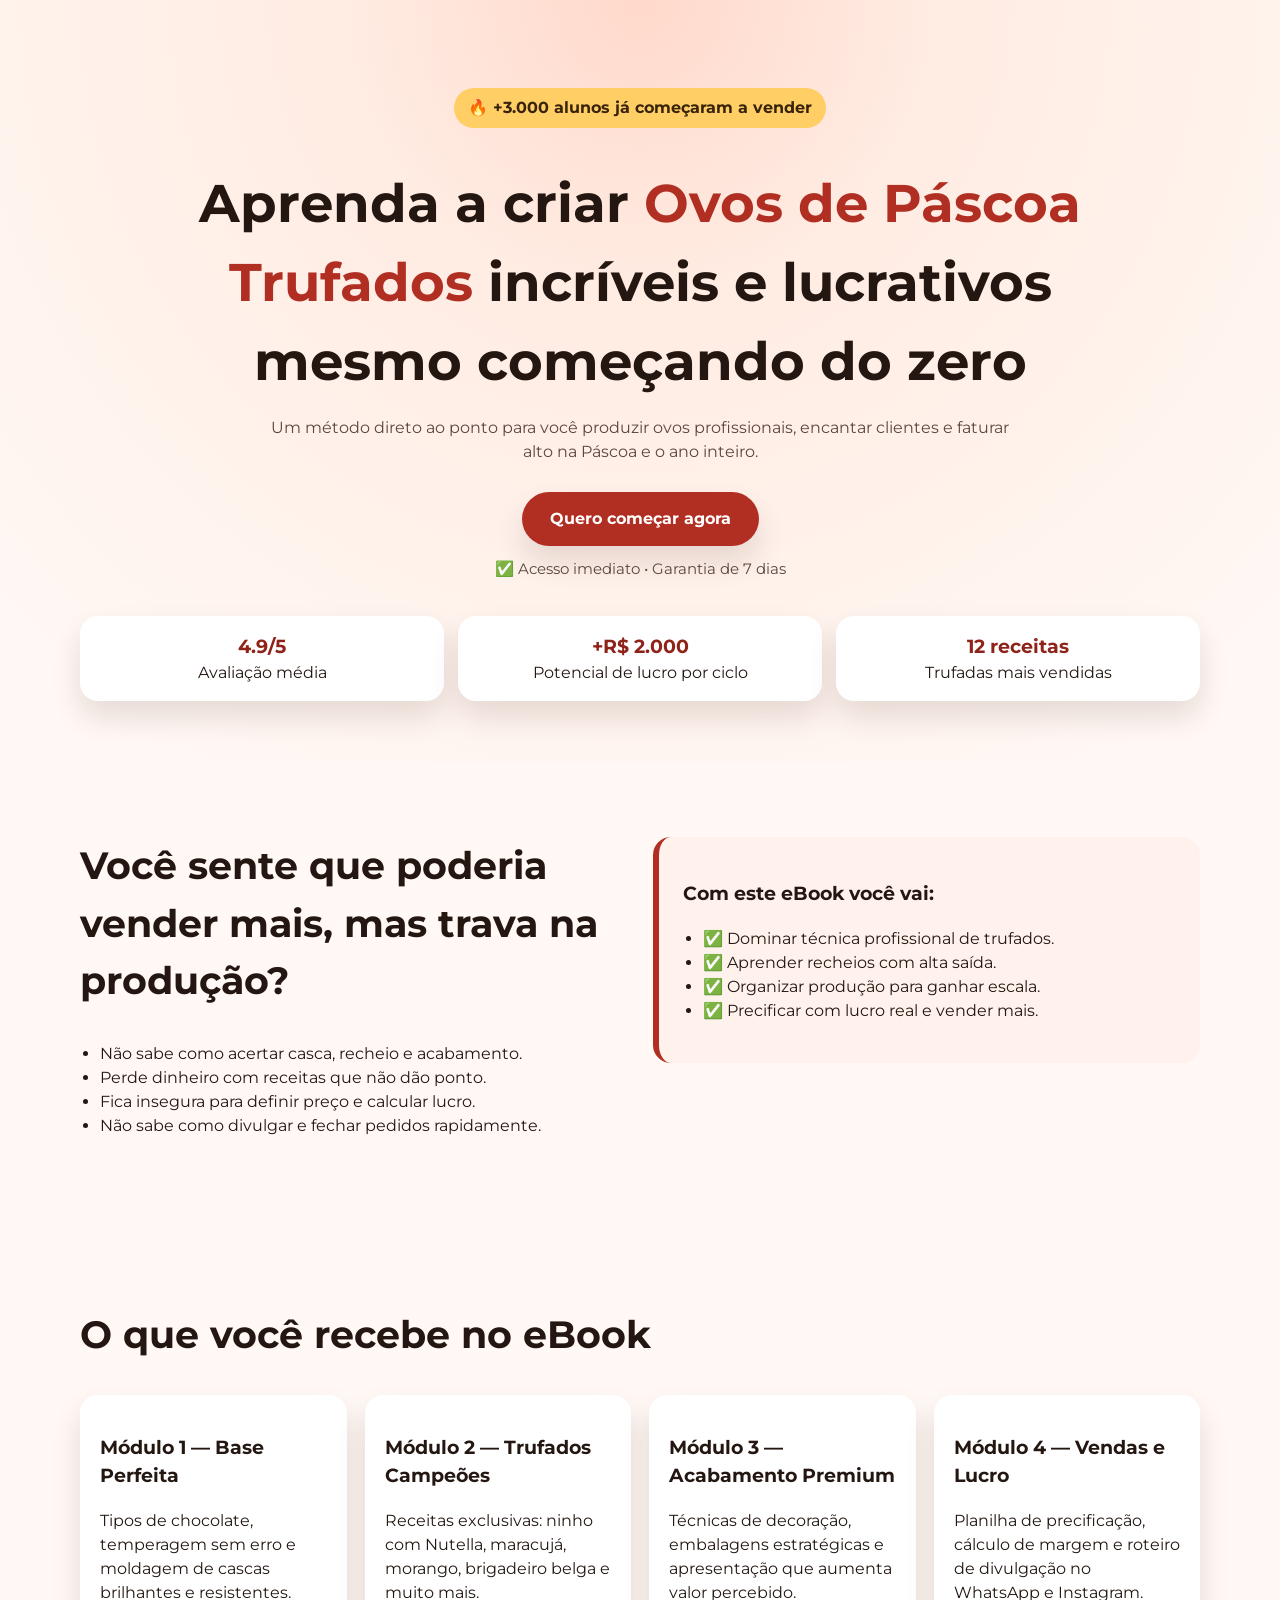
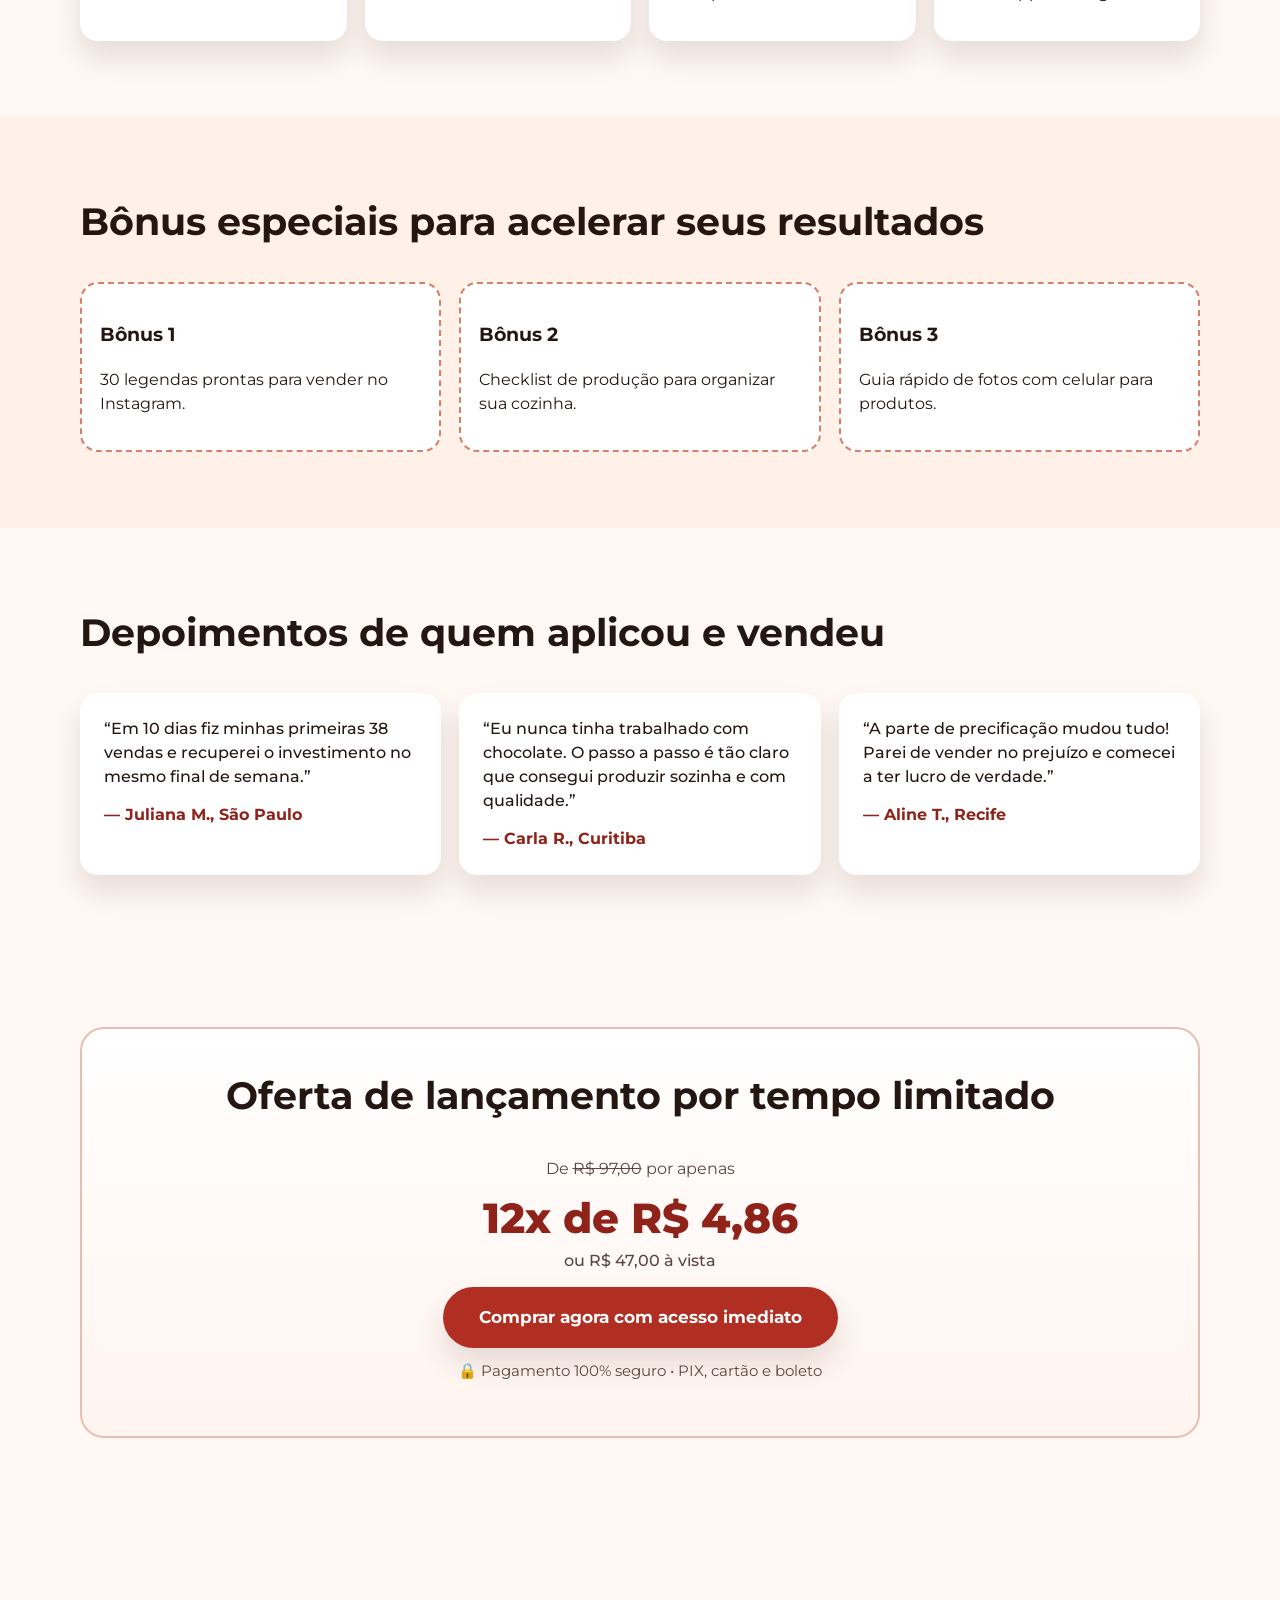
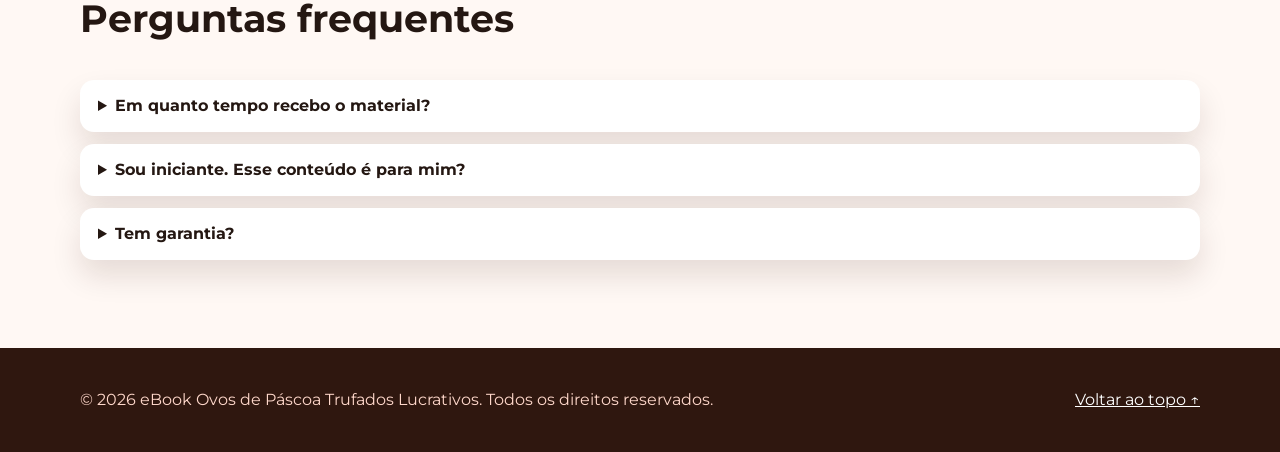
==== index.html @ ea9deb04 "Criar landing page completa para venda do ebook" ====
<!DOCTYPE html>
<html lang="pt-BR">
<head>
  <meta charset="UTF-8" />
  <meta name="viewport" content="width=device-width, initial-scale=1.0" />
  <title>eBook Ovos de Páscoa Trufados Lucrativos</title>
  <meta name="description" content="Aprenda a produzir ovos de Páscoa trufados irresistíveis e transforme chocolate em renda com um passo a passo completo." />
  <link rel="preconnect" href="https://fonts.googleapis.com">
  <link rel="preconnect" href="https://fonts.gstatic.com" crossorigin>
  <link href="https://fonts.googleapis.com/css2?family=Montserrat:wght@400;500;600;700;800&display=swap" rel="stylesheet">
  <link rel="stylesheet" href="styles.css" />
</head>
<body>
  <header class="hero" id="topo">
    <div class="container hero-content">
      <p class="badge">🔥 +3.000 alunos já começaram a vender</p>
      <h1>Aprenda a criar <span>Ovos de Páscoa Trufados</span> incríveis e lucrativos mesmo começando do zero</h1>
      <p class="subtitle">Um método direto ao ponto para você produzir ovos profissionais, encantar clientes e faturar alto na Páscoa e o ano inteiro.</p>
      <div class="hero-cta">
        <a class="btn btn-primary" href="#oferta">Quero começar agora</a>
        <p class="secure">✅ Acesso imediato • Garantia de 7 dias</p>
      </div>
      <div class="hero-metrics">
        <article><strong>4.9/5</strong><span>Avaliação média</span></article>
        <article><strong>+R$ 2.000</strong><span>Potencial de lucro por ciclo</span></article>
        <article><strong>12 receitas</strong><span>Trufadas mais vendidas</span></article>
      </div>
    </div>
  </header>

  <main>
    <section class="problem section">
      <div class="container two-col">
        <div>
          <h2>Você sente que poderia vender mais, mas trava na produção?</h2>
          <ul class="check-list">
            <li>Não sabe como acertar casca, recheio e acabamento.</li>
            <li>Perde dinheiro com receitas que não dão ponto.</li>
            <li>Fica insegura para definir preço e calcular lucro.</li>
            <li>Não sabe como divulgar e fechar pedidos rapidamente.</li>
          </ul>
        </div>
        <div class="card-highlight">
          <h3>Com este eBook você vai:</h3>
          <ul>
            <li>✅ Dominar técnica profissional de trufados.</li>
            <li>✅ Aprender recheios com alta saída.</li>
            <li>✅ Organizar produção para ganhar escala.</li>
            <li>✅ Precificar com lucro real e vender mais.</li>
          </ul>
        </div>
      </div>
    </section>

    <section class="content section" id="conteudo">
      <div class="container">
        <h2>O que você recebe no eBook</h2>
        <div class="grid cards">
          <article class="card">
            <h3>Módulo 1 — Base Perfeita</h3>
            <p>Tipos de chocolate, temperagem sem erro e moldagem de cascas brilhantes e resistentes.</p>
          </article>
          <article class="card">
            <h3>Módulo 2 — Trufados Campeões</h3>
            <p>Receitas exclusivas: ninho com Nutella, maracujá, morango, brigadeiro belga e muito mais.</p>
          </article>
          <article class="card">
            <h3>Módulo 3 — Acabamento Premium</h3>
            <p>Técnicas de decoração, embalagens estratégicas e apresentação que aumenta valor percebido.</p>
          </article>
          <article class="card">
            <h3>Módulo 4 — Vendas e Lucro</h3>
            <p>Planilha de precificação, cálculo de margem e roteiro de divulgação no WhatsApp e Instagram.</p>
          </article>
        </div>
      </div>
    </section>

    <section class="bonus section">
      <div class="container">
        <h2>Bônus especiais para acelerar seus resultados</h2>
        <div class="grid bonus-grid">
          <article><h3>Bônus 1</h3><p>30 legendas prontas para vender no Instagram.</p></article>
          <article><h3>Bônus 2</h3><p>Checklist de produção para organizar sua cozinha.</p></article>
          <article><h3>Bônus 3</h3><p>Guia rápido de fotos com celular para produtos.</p></article>
        </div>
      </div>
    </section>

    <section class="testimonials section" id="depoimentos">
      <div class="container">
        <h2>Depoimentos de quem aplicou e vendeu</h2>
        <div class="grid testimonial-grid">
          <blockquote>
            “Em 10 dias fiz minhas primeiras 38 vendas e recuperei o investimento no mesmo final de semana.”
            <cite>— Juliana M., São Paulo</cite>
          </blockquote>
          <blockquote>
            “Eu nunca tinha trabalhado com chocolate. O passo a passo é tão claro que consegui produzir sozinha e com qualidade.”
            <cite>— Carla R., Curitiba</cite>
          </blockquote>
          <blockquote>
            “A parte de precificação mudou tudo! Parei de vender no prejuízo e comecei a ter lucro de verdade.”
            <cite>— Aline T., Recife</cite>
          </blockquote>
        </div>
      </div>
    </section>

    <section class="offer section" id="oferta">
      <div class="container offer-box">
        <h2>Oferta de lançamento por tempo limitado</h2>
        <p class="old-price">De <s>R$ 97,00</s> por apenas</p>
        <p class="price">12x de R$ 4,86 <span>ou R$ 47,00 à vista</span></p>
        <a class="btn btn-primary btn-lg" href="#" aria-label="Comprar ebook agora">Comprar agora com acesso imediato</a>
        <p class="secure">🔒 Pagamento 100% seguro • PIX, cartão e boleto</p>
      </div>
    </section>

    <section class="faq section" id="faq">
      <div class="container">
        <h2>Perguntas frequentes</h2>
        <details>
          <summary>Em quanto tempo recebo o material?</summary>
          <p>O acesso é liberado imediatamente após a confirmação do pagamento no seu e-mail.</p>
        </details>
        <details>
          <summary>Sou iniciante. Esse conteúdo é para mim?</summary>
          <p>Sim. O método foi criado para iniciantes e também ajuda quem já vende a profissionalizar a produção.</p>
        </details>
        <details>
          <summary>Tem garantia?</summary>
          <p>Sim. Você tem 7 dias de garantia incondicional para testar o conteúdo com tranquilidade.</p>
        </details>
      </div>
    </section>
  </main>

  <footer class="footer">
    <div class="container">
      <p>© 2026 eBook Ovos de Páscoa Trufados Lucrativos. Todos os direitos reservados.</p>
      <a href="#topo">Voltar ao topo ↑</a>
    </div>
  </footer>
</body>
</html>
---- styles.css ----
:root {
  --bg: #fff8f4;
  --surface: #ffffff;
  --text: #241712;
  --muted: #5c463d;
  --primary: #b12e22;
  --primary-dark: #8f2319;
  --accent: #ffcf66;
  --radius: 18px;
  --shadow: 0 16px 30px rgba(52, 19, 11, 0.12);
}

* { box-sizing: border-box; }
body {
  margin: 0;
  font-family: "Montserrat", sans-serif;
  color: var(--text);
  background: var(--bg);
  line-height: 1.5;
}

.container {
  width: min(1120px, 92vw);
  margin: 0 auto;
}

.section { padding: 76px 0; }

.hero {
  background: radial-gradient(circle at top, #ffd9cb 0%, #ffece3 30%, #fff8f4 90%);
  padding: 72px 0 60px;
}

.hero-content { text-align: center; }
.badge {
  display: inline-block;
  background: var(--accent);
  color: #39230b;
  font-weight: 700;
  padding: 8px 14px;
  border-radius: 999px;
}
h1 {
  font-size: clamp(2rem, 4.5vw, 3.3rem);
  margin: 20px auto 14px;
  max-width: 920px;
}
h1 span { color: var(--primary); }
.subtitle {
  max-width: 760px;
  margin: 0 auto;
  color: var(--muted);
}

.hero-cta { margin-top: 28px; }
.btn {
  display: inline-block;
  text-decoration: none;
  font-weight: 700;
  border-radius: 999px;
}
.btn-primary {
  background: var(--primary);
  color: #fff;
  padding: 15px 28px;
  box-shadow: var(--shadow);
  transition: transform .2s ease, background .2s ease;
}
.btn-primary:hover {
  transform: translateY(-2px);
  background: var(--primary-dark);
}
.btn-lg { padding: 18px 36px; font-size: 1.05rem; }

.secure { margin-top: 12px; color: var(--muted); font-size: .95rem; }

.hero-metrics {
  margin-top: 36px;
  display: grid;
  gap: 14px;
  grid-template-columns: repeat(auto-fit, minmax(150px, 1fr));
}
.hero-metrics article {
  background: var(--surface);
  border-radius: var(--radius);
  padding: 16px;
  box-shadow: var(--shadow);
}
.hero-metrics strong {
  display: block;
  font-size: 1.2rem;
  color: var(--primary-dark);
}

.two-col {
  display: grid;
  grid-template-columns: repeat(auto-fit, minmax(300px, 1fr));
  gap: 26px;
  align-items: start;
}
.check-list,
.card-highlight ul { padding-left: 20px; }
.card-highlight {
  background: #fff1eb;
  border-left: 6px solid var(--primary);
  border-radius: var(--radius);
  padding: 24px;
}

h2 {
  margin-top: 0;
  font-size: clamp(1.6rem, 3.5vw, 2.4rem);
}

.grid {
  display: grid;
  gap: 18px;
}
.cards {
  grid-template-columns: repeat(auto-fit, minmax(220px, 1fr));
  margin-top: 24px;
}
.card {
  background: var(--surface);
  border-radius: var(--radius);
  padding: 20px;
  box-shadow: var(--shadow);
}

.bonus { background: #fff0e8; }
.bonus-grid { grid-template-columns: repeat(auto-fit, minmax(220px, 1fr)); }
.bonus article {
  background: #fff;
  border: 2px dashed #d87f68;
  border-radius: var(--radius);
  padding: 18px;
}

.testimonial-grid { grid-template-columns: repeat(auto-fit, minmax(250px, 1fr)); }
blockquote {
  margin: 0;
  background: var(--surface);
  border-radius: var(--radius);
  box-shadow: var(--shadow);
  padding: 24px;
  font-weight: 500;
}
cite {
  display: block;
  margin-top: 14px;
  color: var(--primary-dark);
  font-style: normal;
  font-weight: 700;
}

.offer-box {
  text-align: center;
  background: linear-gradient(180deg, #fff 0%, #fff4ef 100%);
  border: 2px solid #e8beb0;
  border-radius: 24px;
  padding: 38px 18px;
}
.old-price { color: var(--muted); margin-bottom: 6px; }
.price {
  font-size: clamp(1.7rem, 4vw, 2.6rem);
  font-weight: 800;
  color: var(--primary-dark);
  margin: 0 0 14px;
}
.price span {
  display: block;
  font-size: 1rem;
  color: var(--muted);
  font-weight: 500;
}

.faq details {
  background: #fff;
  border-radius: 14px;
  box-shadow: var(--shadow);
  padding: 14px 18px;
  margin-bottom: 12px;
}
summary {
  cursor: pointer;
  font-weight: 700;
}

.footer {
  background: #2f170f;
  color: #ffd8cb;
  padding: 24px 0;
}
.footer .container {
  display: flex;
  gap: 14px;
  justify-content: space-between;
  flex-wrap: wrap;
  align-items: center;
}
.footer a { color: #fff; }

@media (max-width: 700px) {
  .section { padding: 58px 0; }
}
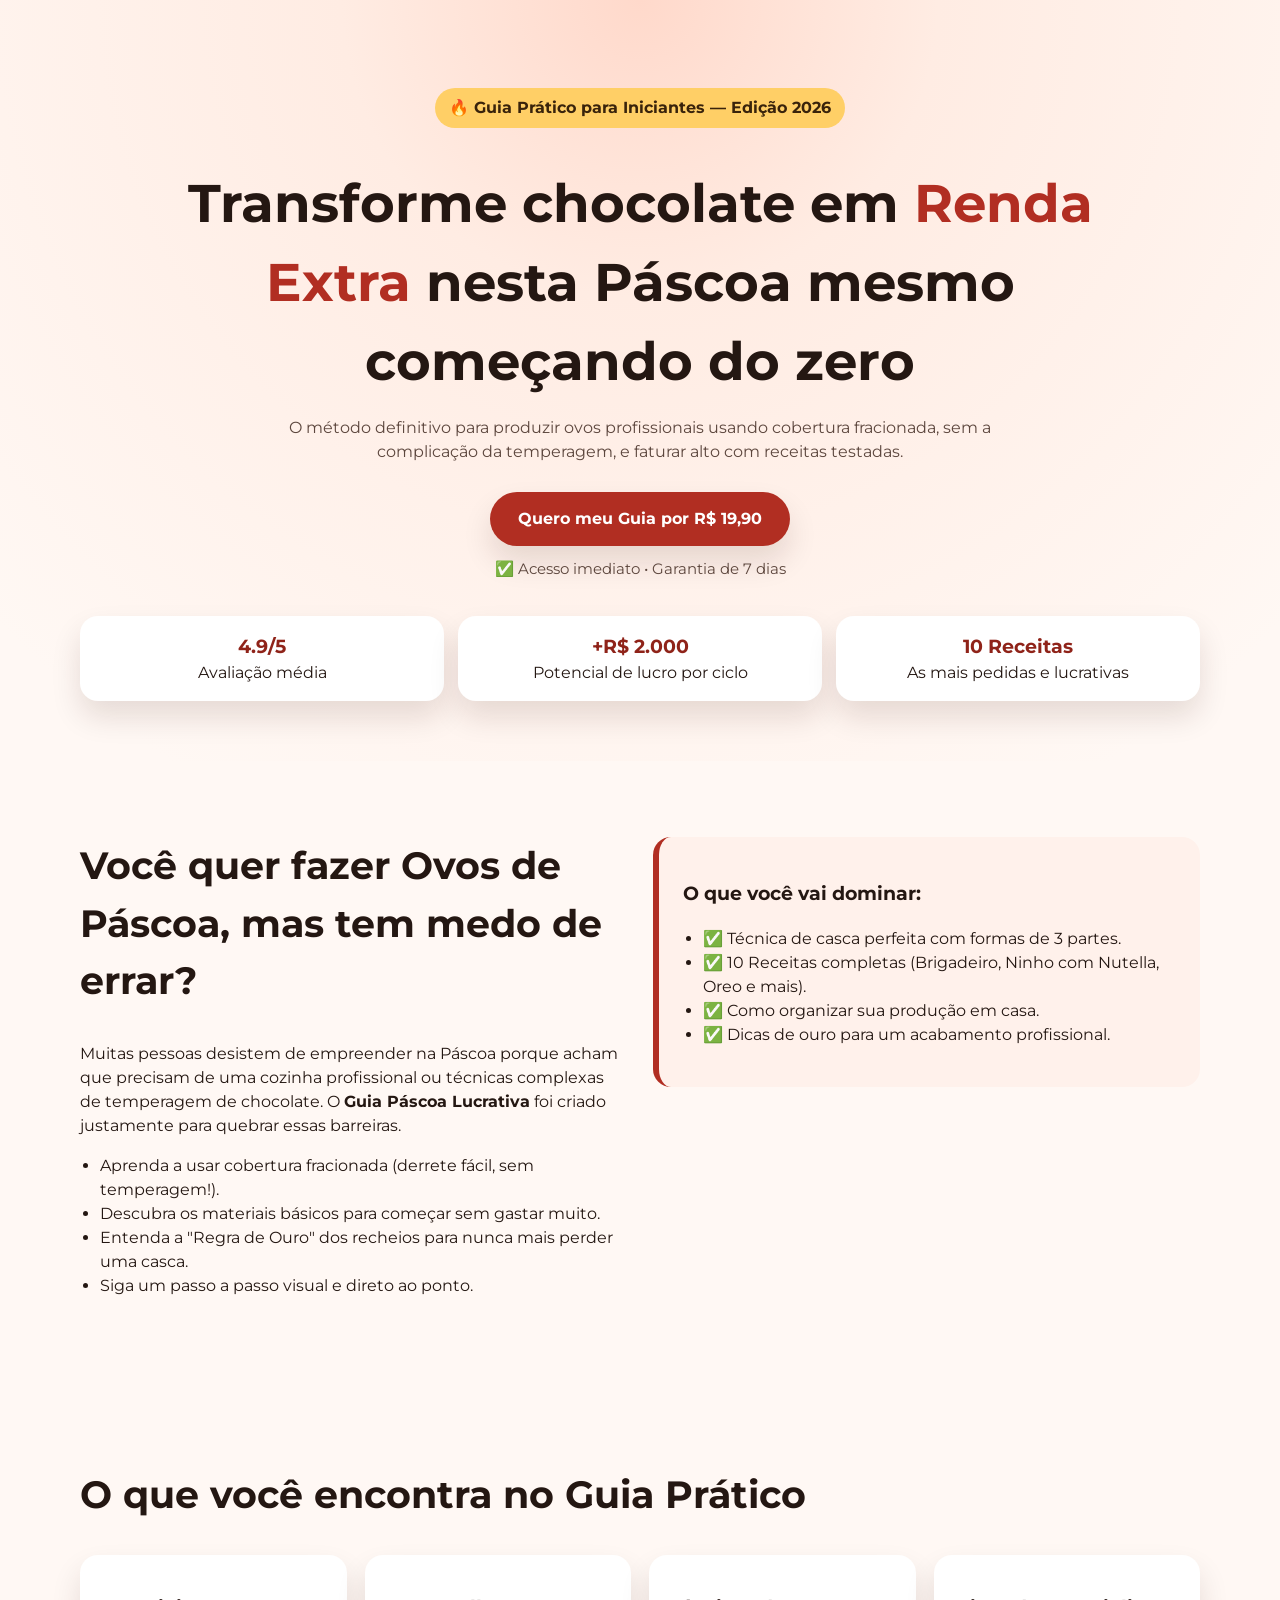
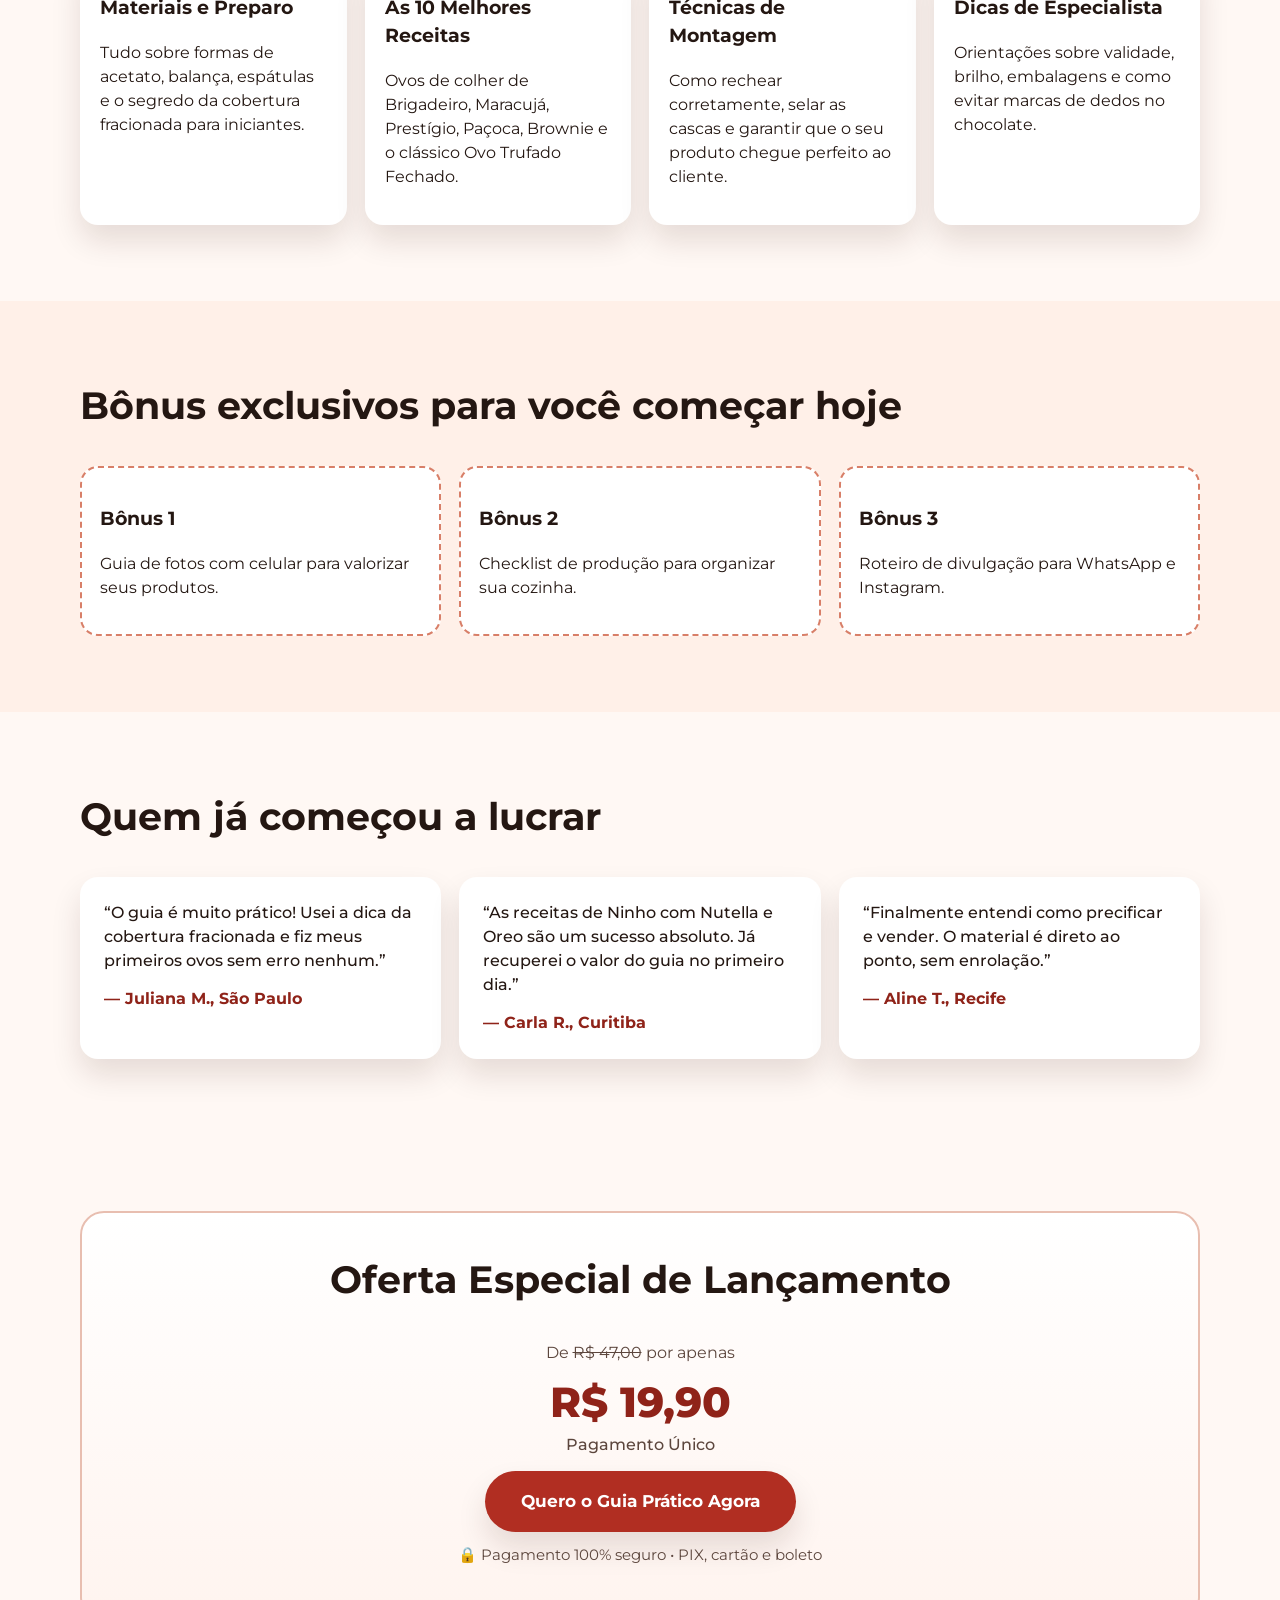
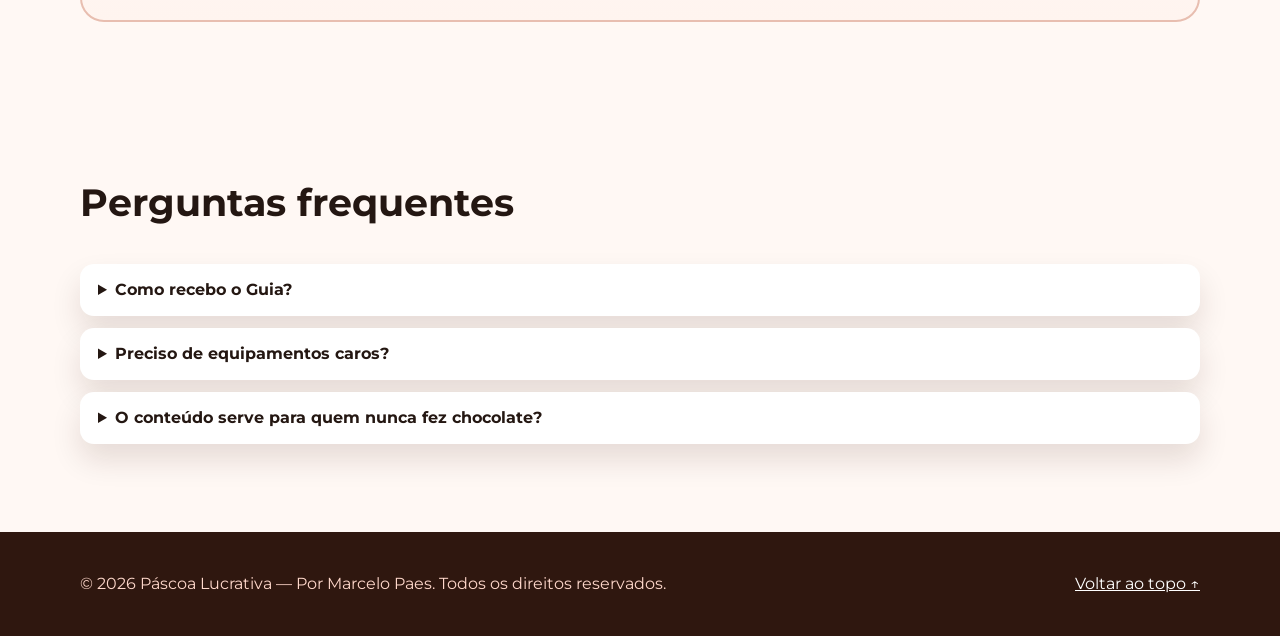
==== commit e2a3d61b: "Atualizando landing page: Alinhamento com eBook v3 e novo preço R$ 19,90" ====
--- a/index.html
+++ b/index.html
@@ -3,8 +3,8 @@
 <head>
   <meta charset="UTF-8" />
   <meta name="viewport" content="width=device-width, initial-scale=1.0" />
-  <title>eBook Ovos de Páscoa Trufados Lucrativos</title>
-  <meta name="description" content="Aprenda a produzir ovos de Páscoa trufados irresistíveis e transforme chocolate em renda com um passo a passo completo." />
+  <title>Páscoa Lucrativa — O Guia Prático de Ovos de Páscoa para Iniciantes</title>
+  <meta name="description" content="Aprenda a produzir ovos de Páscoa profissionais de forma simples e transforme chocolate em renda extra com um passo a passo completo para iniciantes." />
   <link rel="preconnect" href="https://fonts.googleapis.com">
   <link rel="preconnect" href="https://fonts.gstatic.com" crossorigin>
   <link href="https://fonts.googleapis.com/css2?family=Montserrat:wght@400;500;600;700;800&display=swap" rel="stylesheet">
@@ -13,17 +13,17 @@
 <body>
   <header class="hero" id="topo">
     <div class="container hero-content">
-      <p class="badge">🔥 +3.000 alunos já começaram a vender</p>
-      <h1>Aprenda a criar <span>Ovos de Páscoa Trufados</span> incríveis e lucrativos mesmo começando do zero</h1>
-      <p class="subtitle">Um método direto ao ponto para você produzir ovos profissionais, encantar clientes e faturar alto na Páscoa e o ano inteiro.</p>
+      <p class="badge">🔥 Guia Prático para Iniciantes — Edição 2026</p>
+      <h1>Transforme chocolate em <span>Renda Extra</span> nesta Páscoa mesmo começando do zero</h1>
+      <p class="subtitle">O método definitivo para produzir ovos profissionais usando cobertura fracionada, sem a complicação da temperagem, e faturar alto com receitas testadas.</p>
       <div class="hero-cta">
-        <a class="btn btn-primary" href="#oferta">Quero começar agora</a>
+        <a class="btn btn-primary" href="#oferta">Quero meu Guia por R$ 19,90</a>
         <p class="secure">✅ Acesso imediato • Garantia de 7 dias</p>
       </div>
       <div class="hero-metrics">
         <article><strong>4.9/5</strong><span>Avaliação média</span></article>
         <article><strong>+R$ 2.000</strong><span>Potencial de lucro por ciclo</span></article>
-        <article><strong>12 receitas</strong><span>Trufadas mais vendidas</span></article>
+        <article><strong>10 Receitas</strong><span>As mais pedidas e lucrativas</span></article>
       </div>
     </div>
   </header>
@@ -32,21 +32,22 @@
     <section class="problem section">
       <div class="container two-col">
         <div>
-          <h2>Você sente que poderia vender mais, mas trava na produção?</h2>
+          <h2>Você quer fazer Ovos de Páscoa, mas tem medo de errar?</h2>
+          <p>Muitas pessoas desistem de empreender na Páscoa porque acham que precisam de uma cozinha profissional ou técnicas complexas de temperagem de chocolate. O <strong>Guia Páscoa Lucrativa</strong> foi criado justamente para quebrar essas barreiras.</p>
           <ul class="check-list">
-            <li>Não sabe como acertar casca, recheio e acabamento.</li>
-            <li>Perde dinheiro com receitas que não dão ponto.</li>
-            <li>Fica insegura para definir preço e calcular lucro.</li>
-            <li>Não sabe como divulgar e fechar pedidos rapidamente.</li>
+            <li>Aprenda a usar cobertura fracionada (derrete fácil, sem temperagem!).</li>
+            <li>Descubra os materiais básicos para começar sem gastar muito.</li>
+            <li>Entenda a "Regra de Ouro" dos recheios para nunca mais perder uma casca.</li>
+            <li>Siga um passo a passo visual e direto ao ponto.</li>
           </ul>
         </div>
         <div class="card-highlight">
-          <h3>Com este eBook você vai:</h3>
+          <h3>O que você vai dominar:</h3>
           <ul>
-            <li>✅ Dominar técnica profissional de trufados.</li>
-            <li>✅ Aprender recheios com alta saída.</li>
-            <li>✅ Organizar produção para ganhar escala.</li>
-            <li>✅ Precificar com lucro real e vender mais.</li>
+            <li>✅ Técnica de casca perfeita com formas de 3 partes.</li>
+            <li>✅ 10 Receitas completas (Brigadeiro, Ninho com Nutella, Oreo e mais).</li>
+            <li>✅ Como organizar sua produção em casa.</li>
+            <li>✅ Dicas de ouro para um acabamento profissional.</li>
           </ul>
         </div>
       </div>
@@ -54,23 +55,23 @@
 
     <section class="content section" id="conteudo">
       <div class="container">
-        <h2>O que você recebe no eBook</h2>
+        <h2>O que você encontra no Guia Prático</h2>
         <div class="grid cards">
           <article class="card">
-            <h3>Módulo 1 — Base Perfeita</h3>
-            <p>Tipos de chocolate, temperagem sem erro e moldagem de cascas brilhantes e resistentes.</p>
+            <h3>Materiais e Preparo</h3>
+            <p>Tudo sobre formas de acetato, balança, espátulas e o segredo da cobertura fracionada para iniciantes.</p>
           </article>
           <article class="card">
-            <h3>Módulo 2 — Trufados Campeões</h3>
-            <p>Receitas exclusivas: ninho com Nutella, maracujá, morango, brigadeiro belga e muito mais.</p>
+            <h3>As 10 Melhores Receitas</h3>
+            <p>Ovos de colher de Brigadeiro, Maracujá, Prestígio, Paçoca, Brownie e o clássico Ovo Trufado Fechado.</p>
           </article>
           <article class="card">
-            <h3>Módulo 3 — Acabamento Premium</h3>
-            <p>Técnicas de decoração, embalagens estratégicas e apresentação que aumenta valor percebido.</p>
+            <h3>Técnicas de Montagem</h3>
+            <p>Como rechear corretamente, selar as cascas e garantir que o seu produto chegue perfeito ao cliente.</p>
           </article>
           <article class="card">
-            <h3>Módulo 4 — Vendas e Lucro</h3>
-            <p>Planilha de precificação, cálculo de margem e roteiro de divulgação no WhatsApp e Instagram.</p>
+            <h3>Dicas de Especialista</h3>
+            <p>Orientações sobre validade, brilho, embalagens e como evitar marcas de dedos no chocolate.</p>
           </article>
         </div>
       </div>
@@ -78,29 +79,29 @@
 
     <section class="bonus section">
       <div class="container">
-        <h2>Bônus especiais para acelerar seus resultados</h2>
+        <h2>Bônus exclusivos para você começar hoje</h2>
         <div class="grid bonus-grid">
-          <article><h3>Bônus 1</h3><p>30 legendas prontas para vender no Instagram.</p></article>
+          <article><h3>Bônus 1</h3><p>Guia de fotos com celular para valorizar seus produtos.</p></article>
           <article><h3>Bônus 2</h3><p>Checklist de produção para organizar sua cozinha.</p></article>
-          <article><h3>Bônus 3</h3><p>Guia rápido de fotos com celular para produtos.</p></article>
+          <article><h3>Bônus 3</h3><p>Roteiro de divulgação para WhatsApp e Instagram.</p></article>
         </div>
       </div>
     </section>
 
     <section class="testimonials section" id="depoimentos">
       <div class="container">
-        <h2>Depoimentos de quem aplicou e vendeu</h2>
+        <h2>Quem já começou a lucrar</h2>
         <div class="grid testimonial-grid">
           <blockquote>
-            “Em 10 dias fiz minhas primeiras 38 vendas e recuperei o investimento no mesmo final de semana.”
+            “O guia é muito prático! Usei a dica da cobertura fracionada e fiz meus primeiros ovos sem erro nenhum.”
             <cite>— Juliana M., São Paulo</cite>
           </blockquote>
           <blockquote>
-            “Eu nunca tinha trabalhado com chocolate. O passo a passo é tão claro que consegui produzir sozinha e com qualidade.”
+            “As receitas de Ninho com Nutella e Oreo são um sucesso absoluto. Já recuperei o valor do guia no primeiro dia.”
             <cite>— Carla R., Curitiba</cite>
           </blockquote>
           <blockquote>
-            “A parte de precificação mudou tudo! Parei de vender no prejuízo e comecei a ter lucro de verdade.”
+            “Finalmente entendi como precificar e vender. O material é direto ao ponto, sem enrolação.”
             <cite>— Aline T., Recife</cite>
           </blockquote>
         </div>
@@ -109,10 +110,10 @@
 
     <section class="offer section" id="oferta">
       <div class="container offer-box">
-        <h2>Oferta de lançamento por tempo limitado</h2>
-        <p class="old-price">De <s>R$ 97,00</s> por apenas</p>
-        <p class="price">12x de R$ 4,86 <span>ou R$ 47,00 à vista</span></p>
-        <a class="btn btn-primary btn-lg" href="#" aria-label="Comprar ebook agora">Comprar agora com acesso imediato</a>
+        <h2>Oferta Especial de Lançamento</h2>
+        <p class="old-price">De <s>R$ 47,00</s> por apenas</p>
+        <p class="price">R$ 19,90 <span>Pagamento Único</span></p>
+        <a class="btn btn-primary btn-lg" href="#" aria-label="Comprar guia agora">Quero o Guia Prático Agora</a>
         <p class="secure">🔒 Pagamento 100% seguro • PIX, cartão e boleto</p>
       </div>
     </section>
@@ -121,16 +122,16 @@
       <div class="container">
         <h2>Perguntas frequentes</h2>
         <details>
-          <summary>Em quanto tempo recebo o material?</summary>
-          <p>O acesso é liberado imediatamente após a confirmação do pagamento no seu e-mail.</p>
+          <summary>Como recebo o Guia?</summary>
+          <p>O acesso é liberado imediatamente após a confirmação do pagamento no seu e-mail cadastrado.</p>
         </details>
         <details>
-          <summary>Sou iniciante. Esse conteúdo é para mim?</summary>
-          <p>Sim. O método foi criado para iniciantes e também ajuda quem já vende a profissionalizar a produção.</p>
+          <summary>Preciso de equipamentos caros?</summary>
+          <p>Não! O guia ensina como começar com utensílios básicos que você provavelmente já tem na sua cozinha.</p>
         </details>
         <details>
-          <summary>Tem garantia?</summary>
-          <p>Sim. Você tem 7 dias de garantia incondicional para testar o conteúdo com tranquilidade.</p>
+          <summary>O conteúdo serve para quem nunca fez chocolate?</summary>
+          <p>Sim! Ele foi escrito especificamente para iniciantes, com linguagem simples e muitas fotos explicativas.</p>
         </details>
       </div>
     </section>
@@ -138,7 +139,7 @@
 
   <footer class="footer">
     <div class="container">
-      <p>© 2026 eBook Ovos de Páscoa Trufados Lucrativos. Todos os direitos reservados.</p>
+      <p>© 2026 Páscoa Lucrativa — Por Marcelo Paes. Todos os direitos reservados.</p>
       <a href="#topo">Voltar ao topo ↑</a>
     </div>
   </footer>
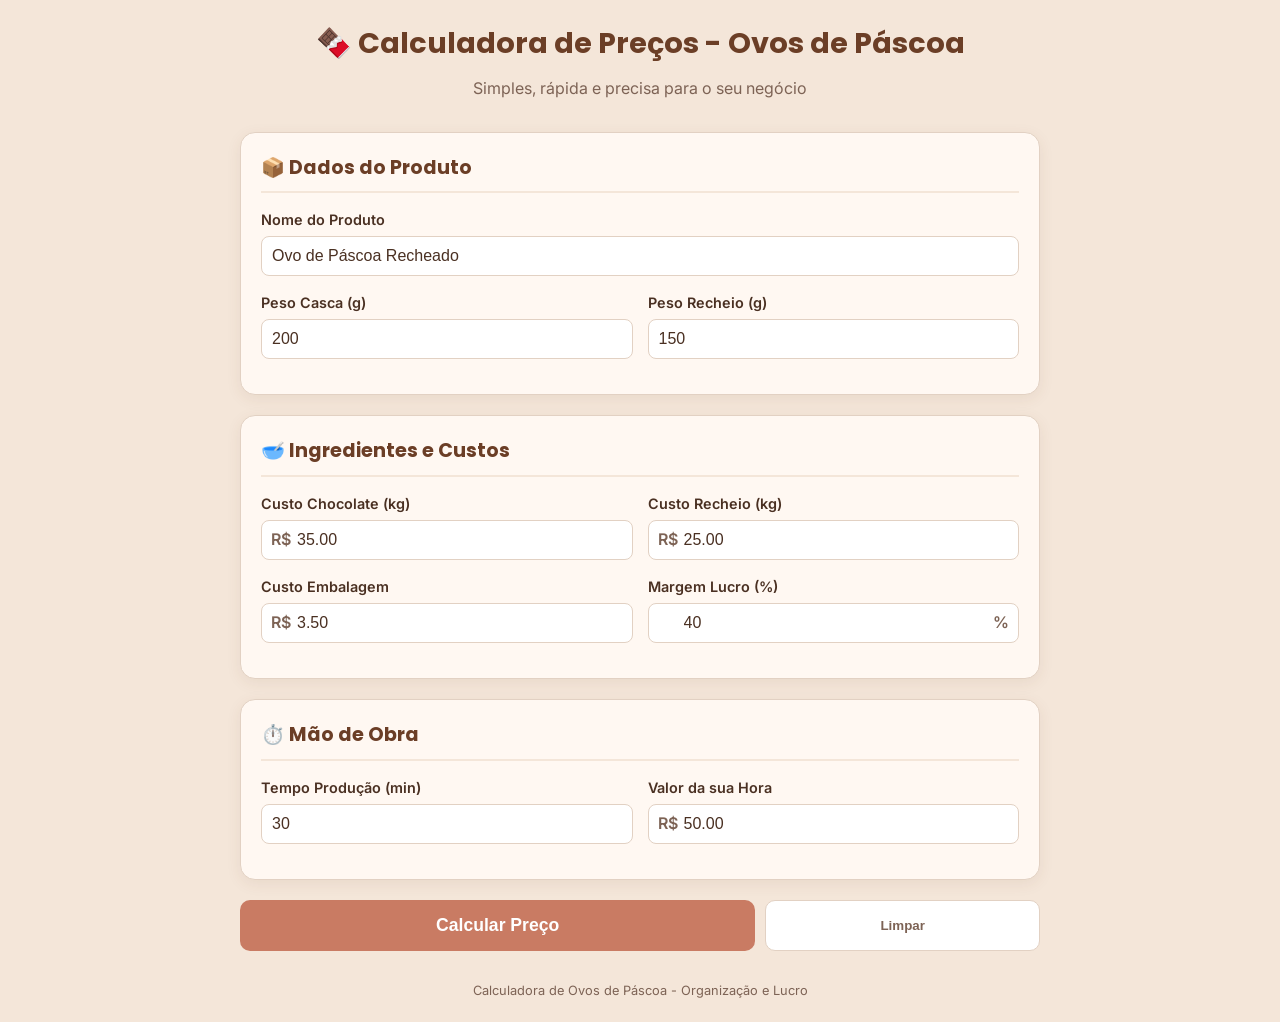
==== commit 1a5cb95d: "Simplificação radical: Calculadora em arquivo único na raiz" ====
--- a/index.html
+++ b/index.html
@@ -1,147 +1,244 @@
 <!DOCTYPE html>
 <html lang="pt-BR">
 <head>
-  <meta charset="UTF-8" />
-  <meta name="viewport" content="width=device-width, initial-scale=1.0" />
-  <title>Páscoa Lucrativa — O Guia Prático de Ovos de Páscoa para Iniciantes</title>
-  <meta name="description" content="Aprenda a produzir ovos de Páscoa profissionais de forma simples e transforme chocolate em renda extra com um passo a passo completo para iniciantes." />
-  <link rel="preconnect" href="https://fonts.googleapis.com">
-  <link rel="preconnect" href="https://fonts.gstatic.com" crossorigin>
-  <link href="https://fonts.googleapis.com/css2?family=Montserrat:wght@400;500;600;700;800&display=swap" rel="stylesheet">
-  <link rel="stylesheet" href="styles.css" />
+    <meta charset="UTF-8">
+    <meta name="viewport" content="width=device-width, initial-scale=1.0">
+    <title>Calculadora de Preços - Ovos de Páscoa</title>
+    <link rel="preconnect" href="https://fonts.googleapis.com">
+    <link rel="preconnect" href="https://fonts.gstatic.com" crossorigin>
+    <link href="https://fonts.googleapis.com/css2?family=Poppins:wght@600;700&family=Inter:wght@400;500;600&display=swap" rel="stylesheet">
+    
+    <style>
+        /* PALETA DE CORES PÁSCOA */
+        :root {
+            --chocolate: #6B3E26;
+            --secundaria: #8B5A3C;
+            --fundo-suave: #F4E6D9;
+            --card-bg: #FFF8F2;
+            --destaque: #E8B4B8;
+            --btn-main: #C97B63;
+            --btn-hover: #B56A54;
+            --sucesso: #6AA84F;
+            --texto: #4A3022;
+            --texto-suave: #7D6355;
+            --borda: #E2D1C3;
+        }
+
+        /* RESET E BASE */
+        * { margin: 0; padding: 0; box-sizing: border-box; }
+        body {
+            font-family: 'Inter', sans-serif;
+            background-color: var(--fundo-suave);
+            color: var(--texto);
+            line-height: 1.6;
+            padding: 20px;
+        }
+        h1, h2 { font-family: 'Poppins', sans-serif; color: var(--chocolate); }
+        .container { max-width: 800px; margin: 0 auto; }
+
+        /* CABEÇALHO */
+        .header { text-align: center; margin-bottom: 30px; }
+        .header h1 { font-size: 1.8rem; margin-bottom: 10px; }
+        .header p { color: var(--texto-suave); font-size: 1rem; }
+
+        /* CARDS */
+        .card {
+            background: var(--card-bg);
+            border-radius: 15px;
+            padding: 20px;
+            margin-bottom: 20px;
+            box-shadow: 0 4px 15px rgba(107, 62, 38, 0.08);
+            border: 1px solid var(--borda);
+        }
+        .card h2 { font-size: 1.2rem; margin-bottom: 15px; border-bottom: 2px solid var(--fundo-suave); padding-bottom: 8px; }
+
+        /* FORMULÁRIO */
+        .form-group { margin-bottom: 15px; }
+        .form-row { display: grid; grid-template-columns: 1fr 1fr; gap: 15px; }
+        label { display: block; font-weight: 600; margin-bottom: 5px; font-size: 0.9rem; }
+        input {
+            width: 100%; padding: 10px; border: 1px solid var(--borda); border-radius: 8px;
+            font-size: 1rem; color: var(--texto); background: white;
+        }
+        input:focus { outline: none; border-color: var(--btn-main); }
+        small { display: block; color: var(--texto-suave); font-size: 0.75rem; margin-top: 3px; }
+        
+        .input-wrapper { position: relative; display: flex; align-items: center; }
+        .prefix { position: absolute; left: 10px; color: var(--texto-suave); font-weight: 600; }
+        .suffix { position: absolute; right: 10px; color: var(--texto-suave); font-weight: 600; }
+        .input-wrapper input { padding-left: 35px; }
+        .input-wrapper.has-suffix input { padding-right: 35px; }
+
+        /* BOTÕES */
+        .actions { display: flex; gap: 10px; margin-bottom: 30px; }
+        .btn-main {
+            flex: 2; background: var(--btn-main); color: white; border: none; padding: 15px;
+            border-radius: 10px; font-size: 1.1rem; font-weight: 700; cursor: pointer;
+        }
+        .btn-secondary {
+            flex: 1; background: white; color: var(--texto-suave); border: 1px solid var(--borda);
+            padding: 15px; border-radius: 10px; font-weight: 600; cursor: pointer;
+        }
+
+        /* RESULTADOS */
+        .result-card { border: 2px solid var(--destaque); display: none; animation: fadeIn 0.5s; }
+        @keyframes fadeIn { from { opacity: 0; } to { opacity: 1; } }
+        .result-grid { display: grid; grid-template-columns: 1fr 1fr; gap: 10px; margin-bottom: 20px; }
+        .result-item { background: white; padding: 12px; border-radius: 8px; text-align: center; border: 1px solid var(--borda); }
+        .result-item span { display: block; font-size: 0.75rem; color: var(--texto-suave); margin-bottom: 3px; }
+        .result-item strong { font-size: 1rem; color: var(--chocolate); }
+        .result-item.highlight { background: var(--fundo-suave); border-color: var(--chocolate); grid-column: span 2; }
+        .result-item.success { background: #E8F5E9; border-color: var(--sucesso); }
+        .result-item.success strong { color: var(--sucesso); }
+        .result-item.highlight strong { font-size: 1.4rem; }
+
+        .btn-pdf {
+            width: 100%; background: var(--chocolate); color: white; border: none; padding: 12px;
+            border-radius: 10px; font-weight: 600; cursor: pointer; margin-top: 15px;
+        }
+
+        /* RODAPÉ */
+        .footer { text-align: center; margin-top: 30px; color: var(--texto-suave); font-size: 0.8rem; }
+
+        /* RESPONSIVIDADE */
+        @media (max-width: 500px) { .form-row { grid-template-columns: 1fr; } }
+
+        /* ESTILO PARA IMPRESSÃO (PDF) */
+        @media print {
+            body { background: white; padding: 0; }
+            .container { max-width: 100%; }
+            .header, form, .btn-pdf, .footer { display: none !important; }
+            .result-card { display: block !important; border: none; box-shadow: none; }
+            .result-item { border: 1px solid #ccc; }
+        }
+    </style>
 </head>
 <body>
-  <header class="hero" id="topo">
-    <div class="container hero-content">
-      <p class="badge">🔥 Guia Prático para Iniciantes — Edição 2026</p>
-      <h1>Transforme chocolate em <span>Renda Extra</span> nesta Páscoa mesmo começando do zero</h1>
-      <p class="subtitle">O método definitivo para produzir ovos profissionais usando cobertura fracionada, sem a complicação da temperagem, e faturar alto com receitas testadas.</p>
-      <div class="hero-cta">
-        <a class="btn btn-primary" href="#oferta">Quero meu Guia por R$ 19,90</a>
-        <p class="secure">✅ Acesso imediato • Garantia de 7 dias</p>
-      </div>
-      <div class="hero-metrics">
-        <article><strong>4.9/5</strong><span>Avaliação média</span></article>
-        <article><strong>+R$ 2.000</strong><span>Potencial de lucro por ciclo</span></article>
-        <article><strong>10 Receitas</strong><span>As mais pedidas e lucrativas</span></article>
-      </div>
+    <div class="container">
+        <header class="header">
+            <h1>🍫 Calculadora de Preços - Ovos de Páscoa</h1>
+            <p>Simples, rápida e precisa para o seu negócio</p>
+        </header>
+
+        <form id="calcForm">
+            <section class="card">
+                <h2>📦 Dados do Produto</h2>
+                <div class="form-group">
+                    <label for="nome">Nome do Produto</label>
+                    <input type="text" id="nome" value="Ovo de Páscoa Recheado">
+                </div>
+                <div class="form-row">
+                    <div class="form-group">
+                        <label for="pCasca">Peso Casca (g)</label>
+                        <input type="number" id="pCasca" value="200">
+                    </div>
+                    <div class="form-group">
+                        <label for="pRecheio">Peso Recheio (g)</label>
+                        <input type="number" id="pRecheio" value="150">
+                    </div>
+                </div>
+            </section>
+
+            <section class="card">
+                <h2>🥣 Ingredientes e Custos</h2>
+                <div class="form-row">
+                    <div class="form-group">
+                        <label for="cCasca">Custo Chocolate (kg)</label>
+                        <div class="input-wrapper"><span class="prefix">R$</span><input type="number" id="cCasca" value="35.00" step="0.01"></div>
+                    </div>
+                    <div class="form-group">
+                        <label for="cRecheio">Custo Recheio (kg)</label>
+                        <div class="input-wrapper"><span class="prefix">R$</span><input type="number" id="cRecheio" value="25.00" step="0.01"></div>
+                    </div>
+                </div>
+                <div class="form-row">
+                    <div class="form-group">
+                        <label for="cEmbalagem">Custo Embalagem</label>
+                        <div class="input-wrapper"><span class="prefix">R$</span><input type="number" id="cEmbalagem" value="3.50" step="0.01"></div>
+                    </div>
+                    <div class="form-group">
+                        <label for="margem">Margem Lucro (%)</label>
+                        <div class="input-wrapper has-suffix"><input type="number" id="margem" value="40"><span class="suffix">%</span></div>
+                    </div>
+                </div>
+            </section>
+
+            <section class="card">
+                <h2>⏱️ Mão de Obra</h2>
+                <div class="form-row">
+                    <div class="form-group">
+                        <label for="tempo">Tempo Produção (min)</label>
+                        <input type="number" id="tempo" value="30">
+                    </div>
+                    <div class="form-group">
+                        <label for="vHora">Valor da sua Hora</label>
+                        <div class="input-wrapper"><span class="prefix">R$</span><input type="number" id="vHora" value="50.00" step="0.01"></div>
+                    </div>
+                </div>
+            </section>
+
+            <div class="actions">
+                <button type="button" id="btnCalc" class="btn-main">Calcular Preço</button>
+                <button type="reset" class="btn-secondary">Limpar</button>
+            </div>
+        </form>
+
+        <section id="resCard" class="card result-card">
+            <h2 id="resTitulo">✨ Resultado Final</h2>
+            <div class="result-grid">
+                <div class="result-item"><span>Custo Ingredientes</span><strong id="resIng">R$ 0,00</strong></div>
+                <div class="result-item"><span>Custo Mão de Obra</span><strong id="resMao">R$ 0,00</strong></div>
+                <div class="result-item highlight"><span>Custo Real Total</span><strong id="resTotal">R$ 0,00</strong></div>
+                <div class="result-item highlight success"><span>Preço Sugerido</span><strong id="resSugerido">R$ 0,00</strong></div>
+                <div class="result-item success"><span>Lucro por Unidade</span><strong id="resLucro">R$ 0,00</strong></div>
+                <div class="result-item success"><span>Margem Final</span><strong id="resMargem">0,00%</strong></div>
+            </div>
+            <button type="button" id="btnPDF" class="btn-pdf">📥 Baixar Relatório PDF</button>
+        </section>
+
+        <footer class="footer">
+            <p>Calculadora de Ovos de Páscoa - Organização e Lucro</p>
+        </footer>
     </div>
-  </header>
-
-  <main>
-    <section class="problem section">
-      <div class="container two-col">
-        <div>
-          <h2>Você quer fazer Ovos de Páscoa, mas tem medo de errar?</h2>
-          <p>Muitas pessoas desistem de empreender na Páscoa porque acham que precisam de uma cozinha profissional ou técnicas complexas de temperagem de chocolate. O <strong>Guia Páscoa Lucrativa</strong> foi criado justamente para quebrar essas barreiras.</p>
-          <ul class="check-list">
-            <li>Aprenda a usar cobertura fracionada (derrete fácil, sem temperagem!).</li>
-            <li>Descubra os materiais básicos para começar sem gastar muito.</li>
-            <li>Entenda a "Regra de Ouro" dos recheios para nunca mais perder uma casca.</li>
-            <li>Siga um passo a passo visual e direto ao ponto.</li>
-          </ul>
-        </div>
-        <div class="card-highlight">
-          <h3>O que você vai dominar:</h3>
-          <ul>
-            <li>✅ Técnica de casca perfeita com formas de 3 partes.</li>
-            <li>✅ 10 Receitas completas (Brigadeiro, Ninho com Nutella, Oreo e mais).</li>
-            <li>✅ Como organizar sua produção em casa.</li>
-            <li>✅ Dicas de ouro para um acabamento profissional.</li>
-          </ul>
-        </div>
-      </div>
-    </section>
-
-    <section class="content section" id="conteudo">
-      <div class="container">
-        <h2>O que você encontra no Guia Prático</h2>
-        <div class="grid cards">
-          <article class="card">
-            <h3>Materiais e Preparo</h3>
-            <p>Tudo sobre formas de acetato, balança, espátulas e o segredo da cobertura fracionada para iniciantes.</p>
-          </article>
-          <article class="card">
-            <h3>As 10 Melhores Receitas</h3>
-            <p>Ovos de colher de Brigadeiro, Maracujá, Prestígio, Paçoca, Brownie e o clássico Ovo Trufado Fechado.</p>
-          </article>
-          <article class="card">
-            <h3>Técnicas de Montagem</h3>
-            <p>Como rechear corretamente, selar as cascas e garantir que o seu produto chegue perfeito ao cliente.</p>
-          </article>
-          <article class="card">
-            <h3>Dicas de Especialista</h3>
-            <p>Orientações sobre validade, brilho, embalagens e como evitar marcas de dedos no chocolate.</p>
-          </article>
-        </div>
-      </div>
-    </section>
-
-    <section class="bonus section">
-      <div class="container">
-        <h2>Bônus exclusivos para você começar hoje</h2>
-        <div class="grid bonus-grid">
-          <article><h3>Bônus 1</h3><p>Guia de fotos com celular para valorizar seus produtos.</p></article>
-          <article><h3>Bônus 2</h3><p>Checklist de produção para organizar sua cozinha.</p></article>
-          <article><h3>Bônus 3</h3><p>Roteiro de divulgação para WhatsApp e Instagram.</p></article>
-        </div>
-      </div>
-    </section>
-
-    <section class="testimonials section" id="depoimentos">
-      <div class="container">
-        <h2>Quem já começou a lucrar</h2>
-        <div class="grid testimonial-grid">
-          <blockquote>
-            “O guia é muito prático! Usei a dica da cobertura fracionada e fiz meus primeiros ovos sem erro nenhum.”
-            <cite>— Juliana M., São Paulo</cite>
-          </blockquote>
-          <blockquote>
-            “As receitas de Ninho com Nutella e Oreo são um sucesso absoluto. Já recuperei o valor do guia no primeiro dia.”
-            <cite>— Carla R., Curitiba</cite>
-          </blockquote>
-          <blockquote>
-            “Finalmente entendi como precificar e vender. O material é direto ao ponto, sem enrolação.”
-            <cite>— Aline T., Recife</cite>
-          </blockquote>
-        </div>
-      </div>
-    </section>
-
-    <section class="offer section" id="oferta">
-      <div class="container offer-box">
-        <h2>Oferta Especial de Lançamento</h2>
-        <p class="old-price">De <s>R$ 47,00</s> por apenas</p>
-        <p class="price">R$ 19,90 <span>Pagamento Único</span></p>
-        <a class="btn btn-primary btn-lg" href="#" aria-label="Comprar guia agora">Quero o Guia Prático Agora</a>
-        <p class="secure">🔒 Pagamento 100% seguro • PIX, cartão e boleto</p>
-      </div>
-    </section>
-
-    <section class="faq section" id="faq">
-      <div class="container">
-        <h2>Perguntas frequentes</h2>
-        <details>
-          <summary>Como recebo o Guia?</summary>
-          <p>O acesso é liberado imediatamente após a confirmação do pagamento no seu e-mail cadastrado.</p>
-        </details>
-        <details>
-          <summary>Preciso de equipamentos caros?</summary>
-          <p>Não! O guia ensina como começar com utensílios básicos que você provavelmente já tem na sua cozinha.</p>
-        </details>
-        <details>
-          <summary>O conteúdo serve para quem nunca fez chocolate?</summary>
-          <p>Sim! Ele foi escrito especificamente para iniciantes, com linguagem simples e muitas fotos explicativas.</p>
-        </details>
-      </div>
-    </section>
-  </main>
-
-  <footer class="footer">
-    <div class="container">
-      <p>© 2026 Páscoa Lucrativa — Por Marcelo Paes. Todos os direitos reservados.</p>
-      <a href="#topo">Voltar ao topo ↑</a>
-    </div>
-  </footer>
+
+    <script>
+        const format = (v) => new Intl.NumberFormat('pt-BR', { style: 'currency', currency: 'BRL' }).format(v);
+        const getV = (id) => parseFloat(document.getElementById(id).value) || 0;
+
+        document.getElementById('btnCalc').addEventListener('click', () => {
+            const nome = document.getElementById('nome').value;
+            const pCasca = getV('pCasca');
+            const pRecheio = getV('pRecheio');
+            const cCasca = getV('cCasca');
+            const cRecheio = getV('cRecheio');
+            const cEmb = getV('cEmbalagem');
+            const tempo = getV('tempo');
+            const vHora = getV('vHora');
+            const margem = getV('margem');
+
+            const custoIng = ((pCasca / 1000) * cCasca) + ((pRecheio / 1000) * cRecheio);
+            const custoMao = (tempo / 60) * vHora;
+            const custoTotal = custoIng + cEmb + custoMao;
+            
+            const precoSugerido = custoTotal * (1 + (margem / 100));
+            const lucro = precoSugerido - custoTotal;
+            const margemFinal = (lucro / precoSugerido) * 100;
+
+            document.getElementById('resTitulo').innerText = "✨ Resultado: " + nome;
+            document.getElementById('resIng').innerText = format(custoIng);
+            document.getElementById('resMao').innerText = format(custoMao);
+            document.getElementById('resTotal').innerText = format(custoTotal);
+            document.getElementById('resSugerido').innerText = format(precoSugerido);
+            document.getElementById('resLucro').innerText = format(lucro);
+            document.getElementById('resMargem').innerText = margemFinal.toFixed(2) + "%";
+
+            document.getElementById('resCard').style.display = 'block';
+            document.getElementById('resCard').scrollIntoView({ behavior: 'smooth' });
+        });
+
+        document.getElementById('btnPDF').addEventListener('click', () => {
+            window.print();
+        });
+    </script>
 </body>
 </html>
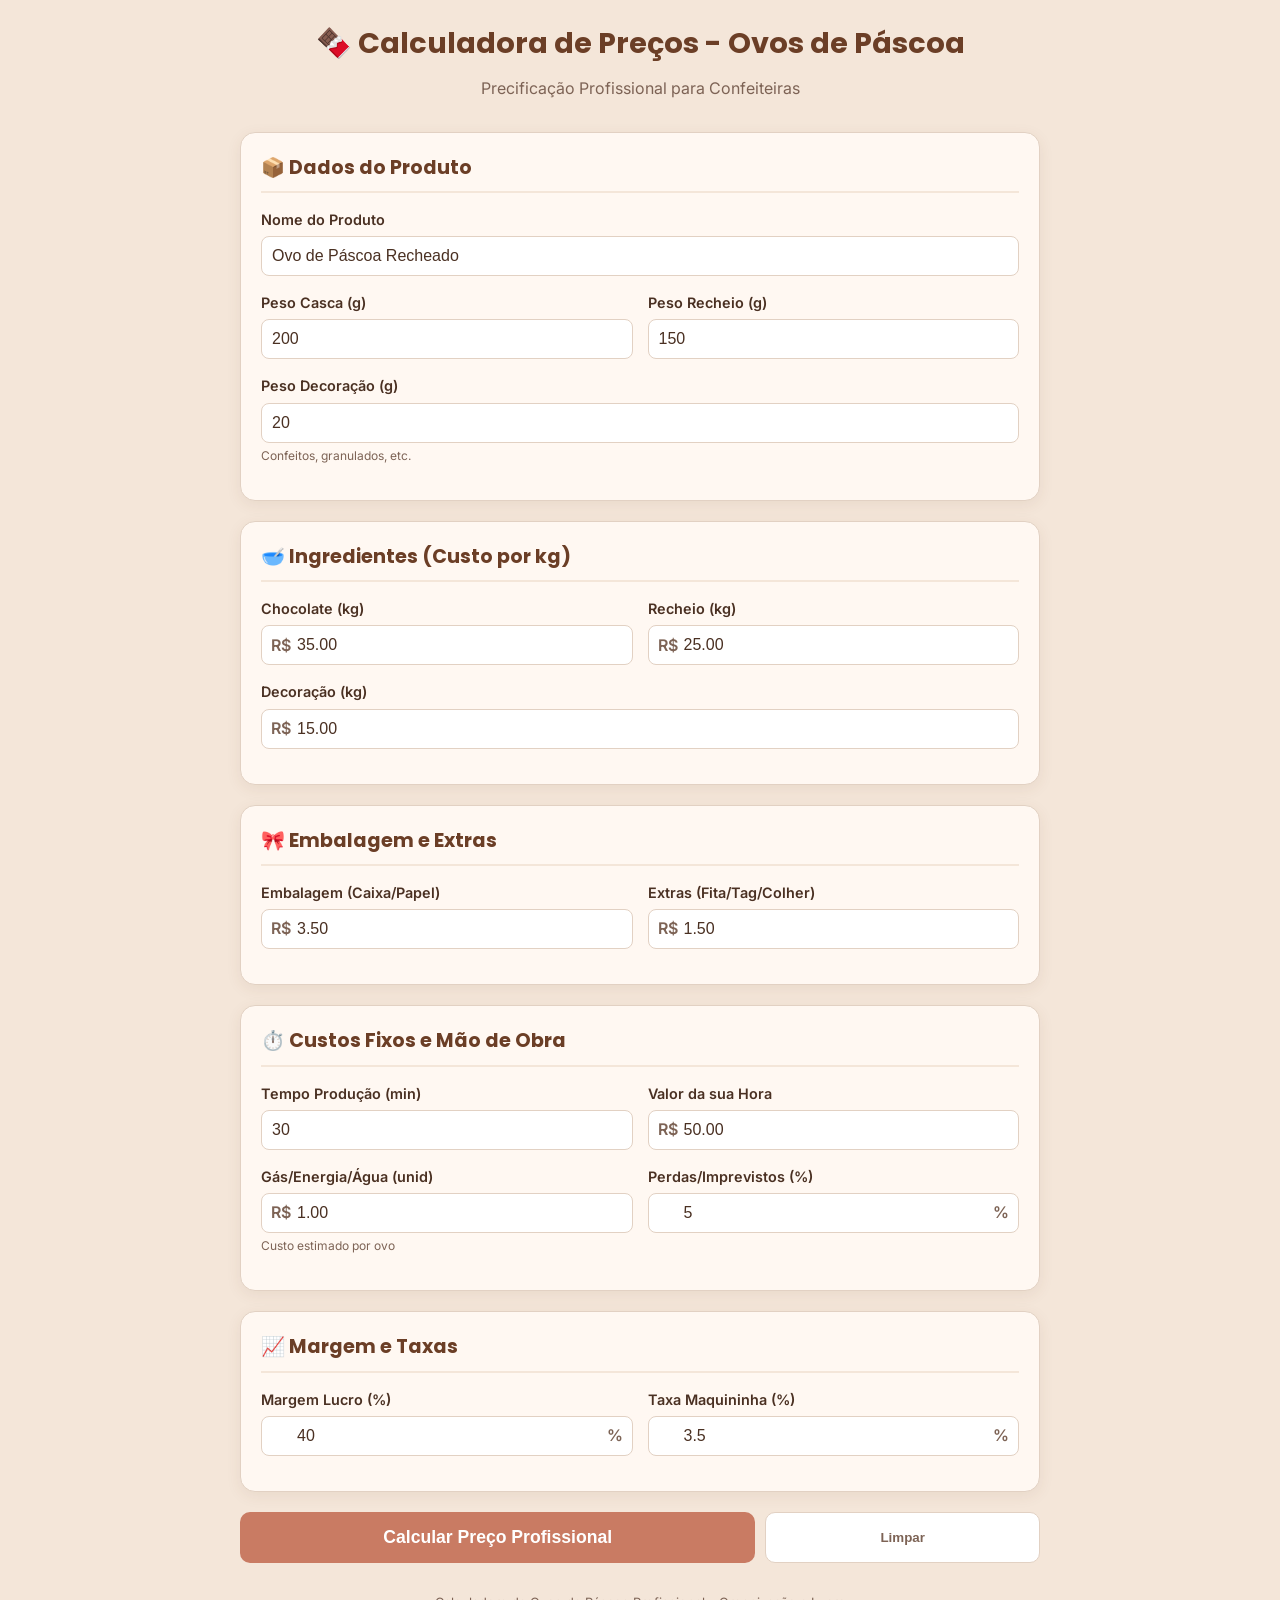
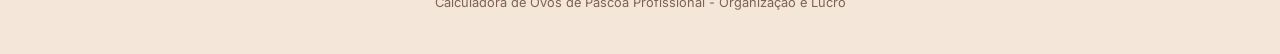
==== commit 00e474ca: "Atualização: Calculadora Profissional com custos avançados, decoração e taxas" ====
--- a/index.html
+++ b/index.html
@@ -3,7 +3,7 @@
 <head>
     <meta charset="UTF-8">
     <meta name="viewport" content="width=device-width, initial-scale=1.0">
-    <title>Calculadora de Preços - Ovos de Páscoa</title>
+    <title>Calculadora de Preços - Ovos de Páscoa Profissional</title>
     <link rel="preconnect" href="https://fonts.googleapis.com">
     <link rel="preconnect" href="https://fonts.gstatic.com" crossorigin>
     <link href="https://fonts.googleapis.com/css2?family=Poppins:wght@600;700&family=Inter:wght@400;500;600&display=swap" rel="stylesheet">
@@ -50,7 +50,7 @@
             box-shadow: 0 4px 15px rgba(107, 62, 38, 0.08);
             border: 1px solid var(--borda);
         }
-        .card h2 { font-size: 1.2rem; margin-bottom: 15px; border-bottom: 2px solid var(--fundo-suave); padding-bottom: 8px; }
+        .card h2 { font-size: 1.2rem; margin-bottom: 15px; border-bottom: 2px solid var(--fundo-suave); padding-bottom: 8px; display: flex; align-items: center; gap: 10px; }
 
         /* FORMULÁRIO */
         .form-group { margin-bottom: 15px; }
@@ -74,7 +74,9 @@
         .btn-main {
             flex: 2; background: var(--btn-main); color: white; border: none; padding: 15px;
             border-radius: 10px; font-size: 1.1rem; font-weight: 700; cursor: pointer;
-        }
+            transition: background 0.3s;
+        }
+        .btn-main:hover { background: var(--btn-hover); }
         .btn-secondary {
             flex: 1; background: white; color: var(--texto-suave); border: 1px solid var(--borda);
             padding: 15px; border-radius: 10px; font-weight: 600; cursor: pointer;
@@ -98,7 +100,7 @@
         }
 
         /* RODAPÉ */
-        .footer { text-align: center; margin-top: 30px; color: var(--texto-suave); font-size: 0.8rem; }
+        .footer { text-align: center; margin-top: 30px; color: var(--texto-suave); font-size: 0.8rem; padding-bottom: 20px; }
 
         /* RESPONSIVIDADE */
         @media (max-width: 500px) { .form-row { grid-template-columns: 1fr; } }
@@ -107,9 +109,10 @@
         @media print {
             body { background: white; padding: 0; }
             .container { max-width: 100%; }
-            .header, form, .btn-pdf, .footer { display: none !important; }
-            .result-card { display: block !important; border: none; box-shadow: none; }
+            .header, form, .btn-pdf, .footer, .actions { display: none !important; }
+            .result-card { display: block !important; border: none; box-shadow: none; margin-top: 0; }
             .result-item { border: 1px solid #ccc; }
+            .card { border: none; box-shadow: none; }
         }
     </style>
 </head>
@@ -117,10 +120,11 @@
     <div class="container">
         <header class="header">
             <h1>🍫 Calculadora de Preços - Ovos de Páscoa</h1>
-            <p>Simples, rápida e precisa para o seu negócio</p>
+            <p>Precificação Profissional para Confeiteiras</p>
         </header>
 
         <form id="calcForm">
+            <!-- DADOS DO PRODUTO -->
             <section class="card">
                 <h2>📦 Dados do Produto</h2>
                 <div class="form-group">
@@ -137,67 +141,113 @@
                         <input type="number" id="pRecheio" value="150">
                     </div>
                 </div>
-            </section>
-
-            <section class="card">
-                <h2>🥣 Ingredientes e Custos</h2>
-                <div class="form-row">
-                    <div class="form-group">
-                        <label for="cCasca">Custo Chocolate (kg)</label>
+                <div class="form-group">
+                    <label for="pDecoracao">Peso Decoração (g)</label>
+                    <input type="number" id="pDecoracao" value="20">
+                    <small>Confeitos, granulados, etc.</small>
+                </div>
+            </section>
+
+            <!-- INGREDIENTES -->
+            <section class="card">
+                <h2>🥣 Ingredientes (Custo por kg)</h2>
+                <div class="form-row">
+                    <div class="form-group">
+                        <label for="cCasca">Chocolate (kg)</label>
                         <div class="input-wrapper"><span class="prefix">R$</span><input type="number" id="cCasca" value="35.00" step="0.01"></div>
                     </div>
                     <div class="form-group">
-                        <label for="cRecheio">Custo Recheio (kg)</label>
+                        <label for="cRecheio">Recheio (kg)</label>
                         <div class="input-wrapper"><span class="prefix">R$</span><input type="number" id="cRecheio" value="25.00" step="0.01"></div>
                     </div>
                 </div>
-                <div class="form-row">
-                    <div class="form-group">
-                        <label for="cEmbalagem">Custo Embalagem</label>
+                <div class="form-group">
+                    <label for="cDecoracao">Decoração (kg)</label>
+                    <div class="input-wrapper"><span class="prefix">R$</span><input type="number" id="cDecoracao" value="15.00" step="0.01"></div>
+                </div>
+            </section>
+
+            <!-- EMBALAGEM E EXTRAS -->
+            <section class="card">
+                <h2>🎀 Embalagem e Extras</h2>
+                <div class="form-row">
+                    <div class="form-group">
+                        <label for="cEmbalagem">Embalagem (Caixa/Papel)</label>
                         <div class="input-wrapper"><span class="prefix">R$</span><input type="number" id="cEmbalagem" value="3.50" step="0.01"></div>
                     </div>
+                    <div class="form-group">
+                        <label for="cExtras">Extras (Fita/Tag/Colher)</label>
+                        <div class="input-wrapper"><span class="prefix">R$</span><input type="number" id="cExtras" value="1.50" step="0.01"></div>
+                    </div>
+                </div>
+            </section>
+
+            <!-- CUSTOS FIXOS E MÃO DE OBRA -->
+            <section class="card">
+                <h2>⏱️ Custos Fixos e Mão de Obra</h2>
+                <div class="form-row">
+                    <div class="form-group">
+                        <label for="tempo">Tempo Produção (min)</label>
+                        <input type="number" id="tempo" value="30">
+                    </div>
+                    <div class="form-group">
+                        <label for="vHora">Valor da sua Hora</label>
+                        <div class="input-wrapper"><span class="prefix">R$</span><input type="number" id="vHora" value="50.00" step="0.01"></div>
+                    </div>
+                </div>
+                <div class="form-row">
+                    <div class="form-group">
+                        <label for="cFixo">Gás/Energia/Água (unid)</label>
+                        <div class="input-wrapper"><span class="prefix">R$</span><input type="number" id="cFixo" value="1.00" step="0.01"></div>
+                        <small>Custo estimado por ovo</small>
+                    </div>
+                    <div class="form-group">
+                        <label for="perdas">Perdas/Imprevistos (%)</label>
+                        <div class="input-wrapper has-suffix"><input type="number" id="perdas" value="5"><span class="suffix">%</span></div>
+                    </div>
+                </div>
+            </section>
+
+            <!-- MARGEM E TAXAS -->
+            <section class="card">
+                <h2>📈 Margem e Taxas</h2>
+                <div class="form-row">
                     <div class="form-group">
                         <label for="margem">Margem Lucro (%)</label>
                         <div class="input-wrapper has-suffix"><input type="number" id="margem" value="40"><span class="suffix">%</span></div>
                     </div>
-                </div>
-            </section>
-
-            <section class="card">
-                <h2>⏱️ Mão de Obra</h2>
-                <div class="form-row">
-                    <div class="form-group">
-                        <label for="tempo">Tempo Produção (min)</label>
-                        <input type="number" id="tempo" value="30">
-                    </div>
-                    <div class="form-group">
-                        <label for="vHora">Valor da sua Hora</label>
-                        <div class="input-wrapper"><span class="prefix">R$</span><input type="number" id="vHora" value="50.00" step="0.01"></div>
+                    <div class="form-group">
+                        <label for="taxa">Taxa Maquininha (%)</label>
+                        <div class="input-wrapper has-suffix"><input type="number" id="taxa" value="3.5"><span class="suffix">%</span></div>
                     </div>
                 </div>
             </section>
 
             <div class="actions">
-                <button type="button" id="btnCalc" class="btn-main">Calcular Preço</button>
+                <button type="button" id="btnCalc" class="btn-main">Calcular Preço Profissional</button>
                 <button type="reset" class="btn-secondary">Limpar</button>
             </div>
         </form>
 
+        <!-- RESULTADO FINAL -->
         <section id="resCard" class="card result-card">
-            <h2 id="resTitulo">✨ Resultado Final</h2>
+            <h2 id="resTitulo">✨ Relatório de Precificação</h2>
             <div class="result-grid">
                 <div class="result-item"><span>Custo Ingredientes</span><strong id="resIng">R$ 0,00</strong></div>
                 <div class="result-item"><span>Custo Mão de Obra</span><strong id="resMao">R$ 0,00</strong></div>
+                <div class="result-item"><span>Custos Fixos/Extras</span><strong id="resFixo">R$ 0,00</strong></div>
+                <div class="result-item"><span>Reserva de Perdas</span><strong id="resPerda">R$ 0,00</strong></div>
                 <div class="result-item highlight"><span>Custo Real Total</span><strong id="resTotal">R$ 0,00</strong></div>
-                <div class="result-item highlight success"><span>Preço Sugerido</span><strong id="resSugerido">R$ 0,00</strong></div>
-                <div class="result-item success"><span>Lucro por Unidade</span><strong id="resLucro">R$ 0,00</strong></div>
-                <div class="result-item success"><span>Margem Final</span><strong id="resMargem">0,00%</strong></div>
+                <div class="result-item"><span>Preço Mínimo (Sem Lucro)</span><strong id="resMinimo">R$ 0,00</strong></div>
+                <div class="result-item highlight success"><span>Preço Sugerido de Venda</span><strong id="resSugerido">R$ 0,00</strong></div>
+                <div class="result-item success"><span>Lucro Líquido Real</span><strong id="resLucro">R$ 0,00</strong></div>
+                <div class="result-item success"><span>Margem Final Real</span><strong id="resMargem">0,00%</strong></div>
             </div>
             <button type="button" id="btnPDF" class="btn-pdf">📥 Baixar Relatório PDF</button>
         </section>
 
         <footer class="footer">
-            <p>Calculadora de Ovos de Páscoa - Organização e Lucro</p>
+            <p>Calculadora de Ovos de Páscoa Profissional - Organização e Lucro</p>
         </footer>
     </div>
 
@@ -207,29 +257,61 @@
 
         document.getElementById('btnCalc').addEventListener('click', () => {
             const nome = document.getElementById('nome').value;
+            
+            // Captura de valores
             const pCasca = getV('pCasca');
             const pRecheio = getV('pRecheio');
+            const pDecor = getV('pDecoracao');
+            
             const cCasca = getV('cCasca');
             const cRecheio = getV('cRecheio');
+            const cDecor = getV('cDecoracao');
+            
             const cEmb = getV('cEmbalagem');
+            const cExtras = getV('cExtras');
+            
             const tempo = getV('tempo');
             const vHora = getV('vHora');
-            const margem = getV('margem');
-
-            const custoIng = ((pCasca / 1000) * cCasca) + ((pRecheio / 1000) * cRecheio);
+            const cFixo = getV('cFixo');
+            const perdasPerc = getV('perdas');
+            
+            const margemPerc = getV('margem');
+            const taxaPerc = getV('taxa');
+
+            // Cálculos de Custo
+            const custoIng = ((pCasca / 1000) * cCasca) + ((pRecheio / 1000) * cRecheio) + ((pDecor / 1000) * cDecor);
             const custoMao = (tempo / 60) * vHora;
-            const custoTotal = custoIng + cEmb + custoMao;
-            
-            const precoSugerido = custoTotal * (1 + (margem / 100));
-            const lucro = precoSugerido - custoTotal;
-            const margemFinal = (lucro / precoSugerido) * 100;
-
-            document.getElementById('resTitulo').innerText = "✨ Resultado: " + nome;
+            const custoFixoTotal = cFixo + cEmb + cExtras;
+            
+            // Custo Base antes de perdas e taxas
+            let custoBase = custoIng + custoMao + custoFixoTotal;
+            
+            // Adiciona reserva de perdas
+            const valorPerda = custoBase * (perdasPerc / 100);
+            const custoRealTotal = custoBase + valorPerda;
+            
+            // Cálculo do Preço de Venda (Markup)
+            // Preço = Custo / (1 - Margem - Taxas)
+            const divisor = 1 - (margemPerc / 100) - (taxaPerc / 100);
+            let precoSugerido = custoRealTotal / (divisor > 0 ? divisor : 0.1);
+            
+            // Arredondamento amigável (ex: 39.90)
+            precoSugerido = Math.ceil(precoSugerido) - 0.10;
+            if (precoSugerido < custoRealTotal) precoSugerido += 1.00;
+
+            const lucroReal = precoSugerido - custoRealTotal - (precoSugerido * (taxaPerc / 100));
+            const margemFinal = (lucroReal / precoSugerido) * 100;
+
+            // Atualização da Interface
+            document.getElementById('resTitulo').innerText = "✨ Relatório: " + nome;
             document.getElementById('resIng').innerText = format(custoIng);
             document.getElementById('resMao').innerText = format(custoMao);
-            document.getElementById('resTotal').innerText = format(custoTotal);
+            document.getElementById('resFixo').innerText = format(custoFixoTotal);
+            document.getElementById('resPerda').innerText = format(valorPerda);
+            document.getElementById('resTotal').innerText = format(custoRealTotal);
+            document.getElementById('resMinimo').innerText = format(custoRealTotal);
             document.getElementById('resSugerido').innerText = format(precoSugerido);
-            document.getElementById('resLucro').innerText = format(lucro);
+            document.getElementById('resLucro').innerText = format(lucroReal);
             document.getElementById('resMargem').innerText = margemFinal.toFixed(2) + "%";
 
             document.getElementById('resCard').style.display = 'block';
